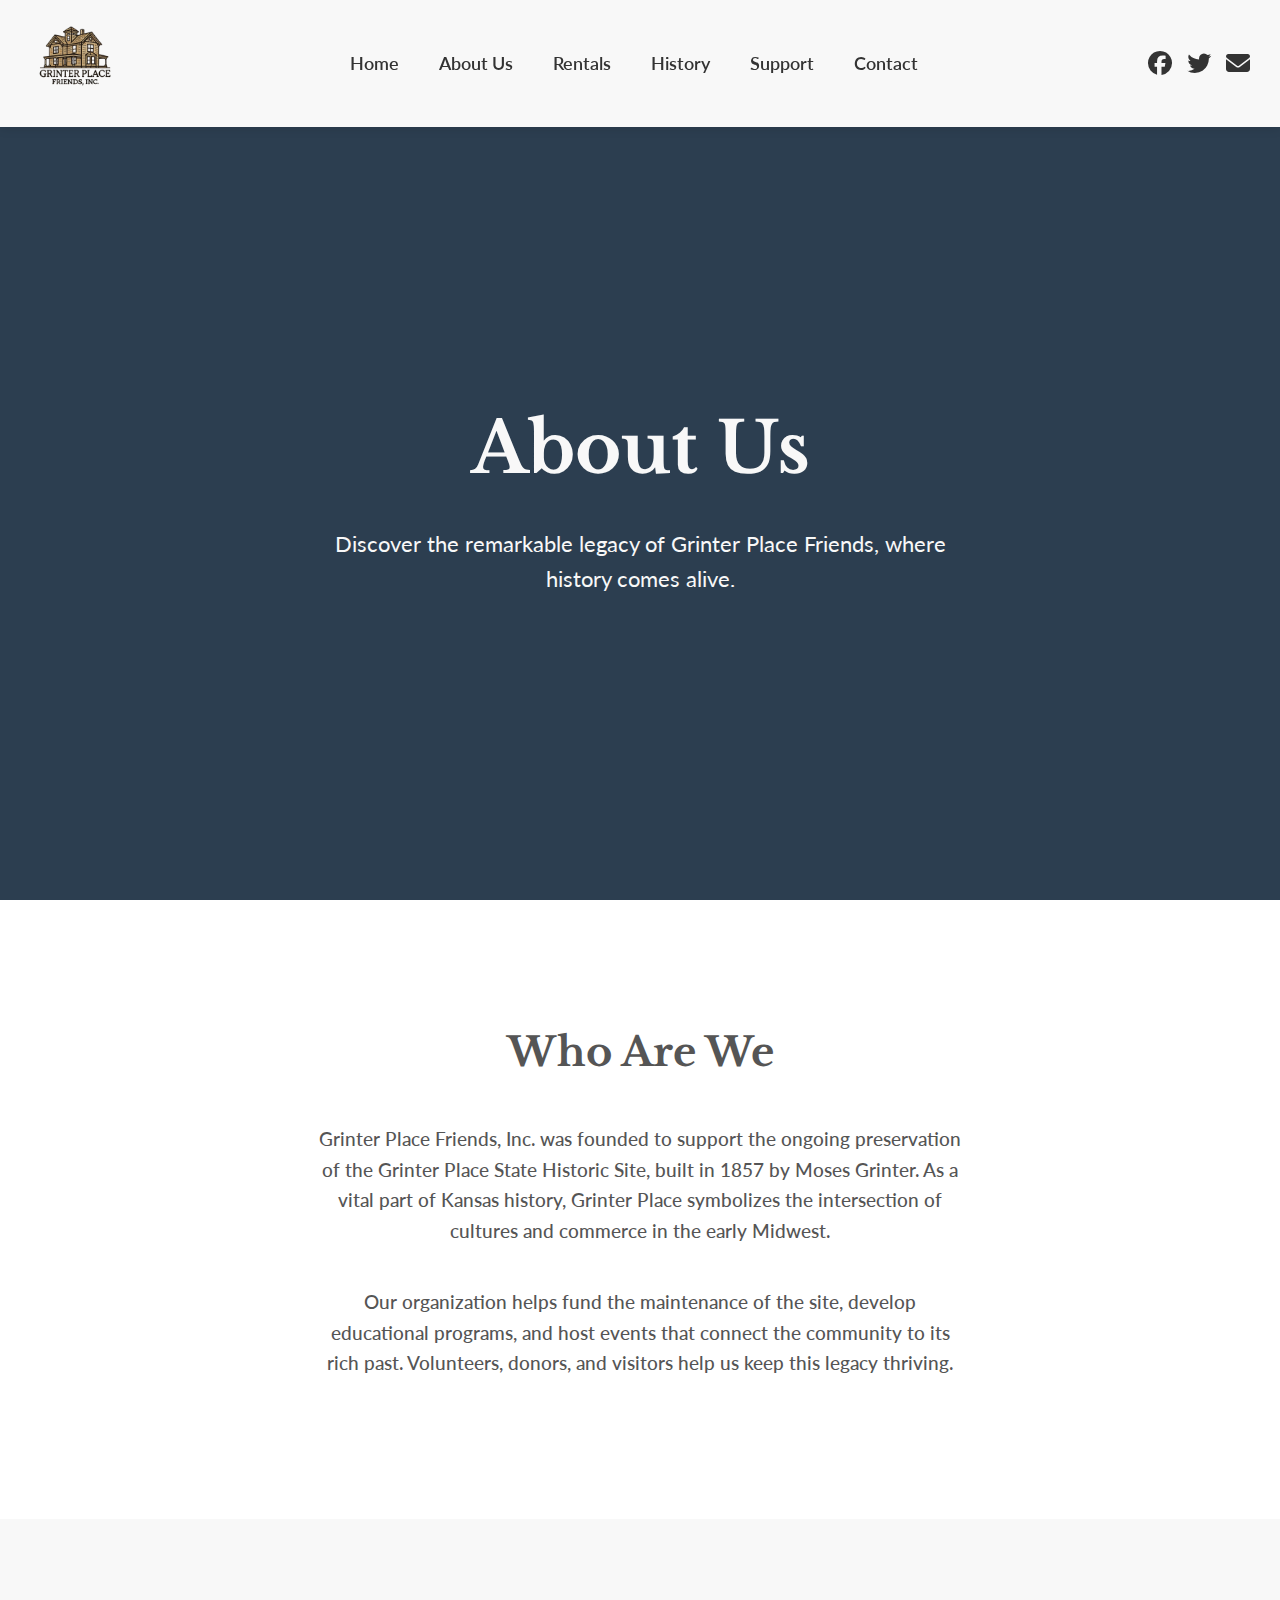
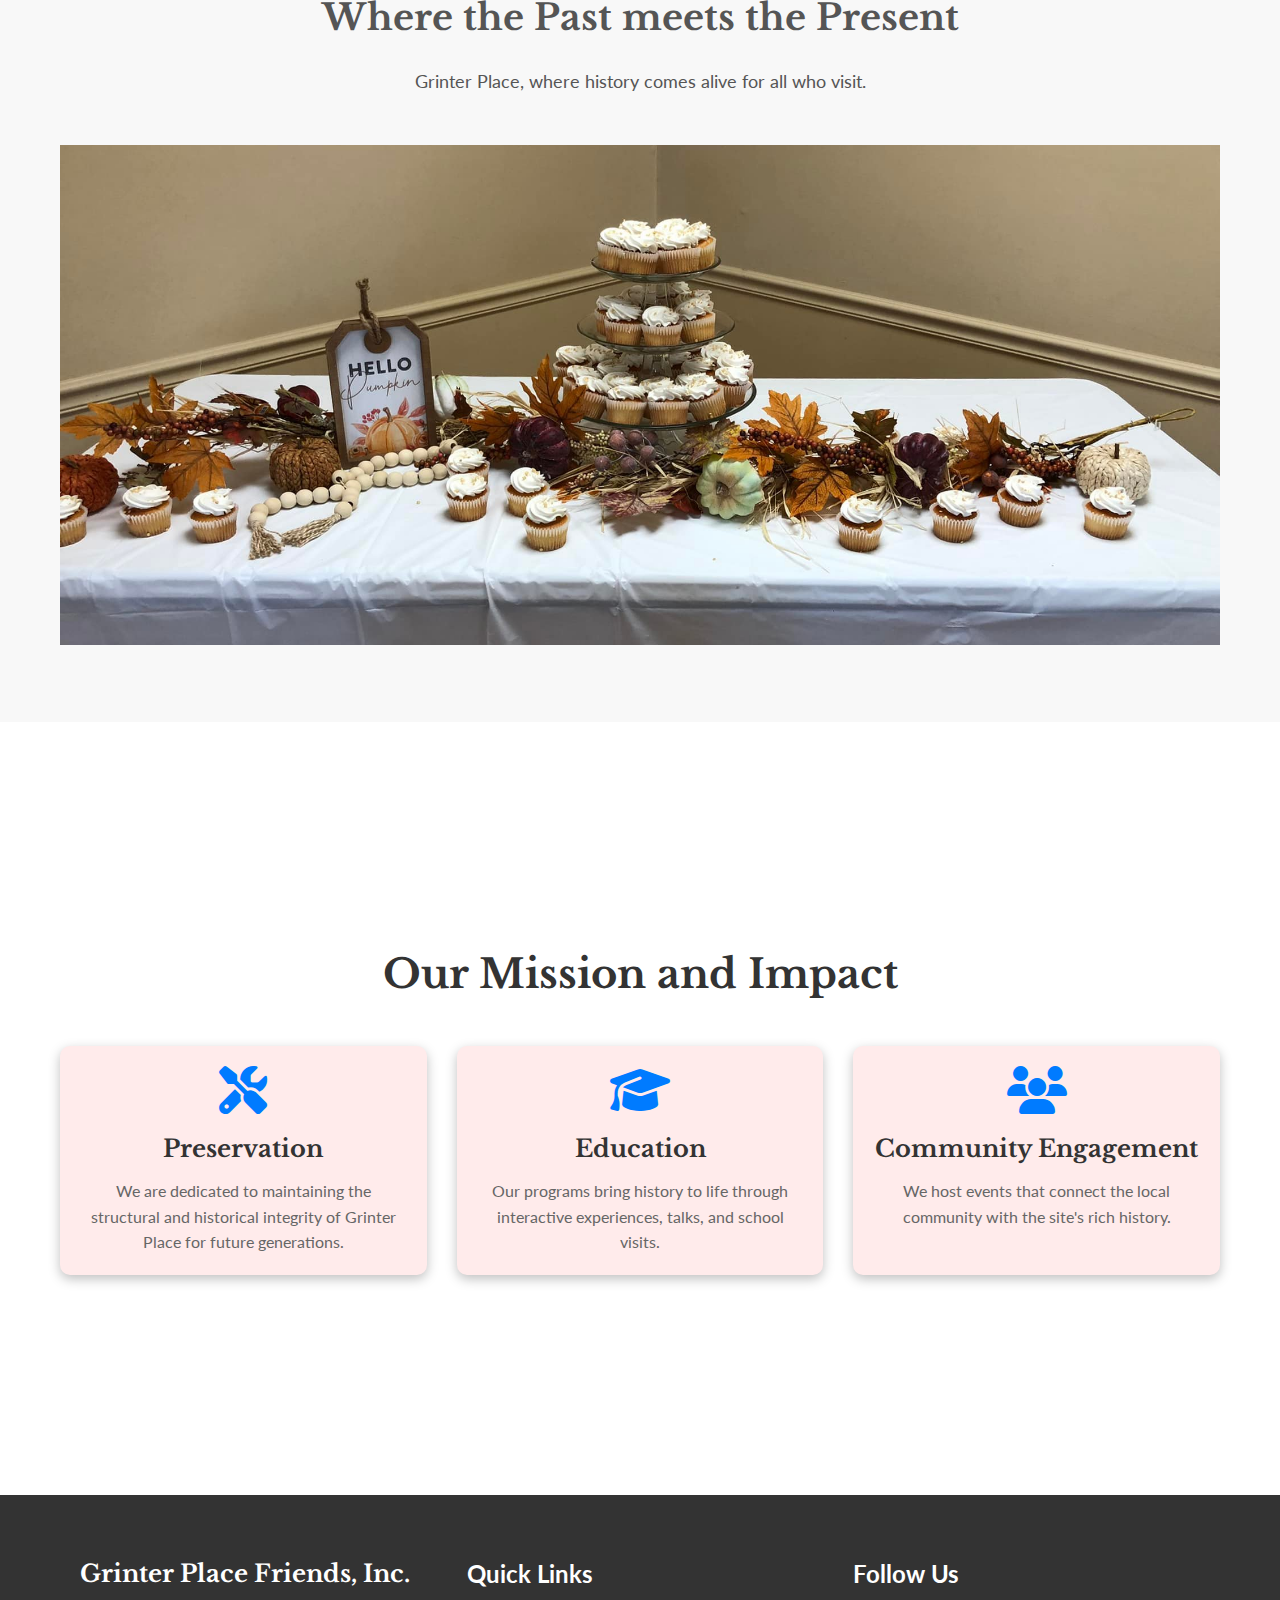
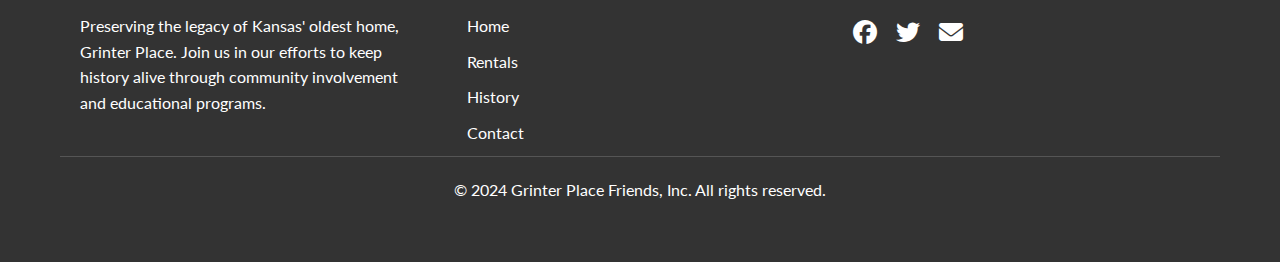
==== aboutus.html @ 050fbd2c "Add files via upload" ====
<!DOCTYPE html>
<html lang="en">
<head>
    <meta charset="UTF-8">
    <meta name="viewport" content="width=device-width, initial-scale=1.0">
    <link rel="stylesheet" href="https://cdnjs.cloudflare.com/ajax/libs/font-awesome/6.6.0/css/all.min.css">
    <link rel="stylesheet" href="aboutus.css">
    <title>Grinter Friends | About Us</title>
</head>
<body>
    
    <header>
        <nav>
            <div class="nav-logo">
                <img src="/logo imgs/Grinter_Place_Friends_New_Logo-removebg-preview.png" alt="Grinter Friends Logo" height="90px" width="90px">
            </div>
            <div class="nav-links">
                <ul>
                    <li><a href="/index.html">Home</a></li>
                    <li><a href="/aboutuspage/aboutus.html">About Us</a></li>
                    <li><a href="/rentalspage/rentals.html">Rentals</a></li>
                    <li><a href="/historypage/history.html">History</a></li>
                    <li><a href="">Support</a></li>
                    <li><a href="/contactpage/contact.html">Contact</a></li>
                </ul>
            </div>
            <div class="nav-socials">
                <i class="fa-brands fa-facebook"></i>
                <i class="fa-brands fa-twitter"></i>
                <i class="fa-solid fa-envelope"></i>
            </div>
        </nav>
    </header>

    <main>

        <section id="headerBG" class="header-section"></section>
            <div class="header-text">
                <div class="header-h1-txt">
                    <h1>About Us</h1>
                </div>
                <div class="header-p-txt">
                    <p>Discover the remarkable legacy of Grinter Place Friends, where history comes alive.</p>
                </div>
            </div>
        </section>

        <div class="about-us-main">
            <div class="container">
                <div class="about-container">
                    <div class="about-text">
                        <h1>Who Are We</h1>
                        <div class="ab-txt">
                            <p class="ab-txt1">Grinter Place Friends, Inc. was founded to support the ongoing preservation of the Grinter Place State Historic Site, built in 1857 by Moses Grinter. As a vital part of Kansas history, Grinter Place symbolizes the intersection of cultures and commerce in the early Midwest.</p>
                            <p class="ab-txt2">Our organization helps fund the maintenance of the site, develop educational programs, and host events that connect the community to its rich past. Volunteers, donors, and visitors help us keep this legacy thriving.</p>
                        </div>
                    </div>
                </div>
            </div>
        </div>

        <div class="middle-section">
            <div class="container">
                <div class="middle-text">
                    <h1>Where the Past meets the Present</h1>
                    <p>Grinter Place, where history comes alive for all who visit.</p>
                </div>
                <div class="middle-picture">
                    <img src="/logo imgs/grinternovbg.jpg" alt="Thanksgiving and October Picture">
                </div>
            </div>
        </div>

        <div class="what-we-do-section">
            <div class="container">
                <h1>Our Mission and Impact</h1>
                <div class="mission-container">
                    <div class="mission-card">
                        <div class="icon-container">
                            <i class="fas fa-tools"></i>
                        </div>
                        <h2>Preservation</h2>
                        <p>We are dedicated to maintaining the structural and historical integrity of Grinter Place for future generations.</p>
                    </div>
                    <div class="mission-card">
                        <div class="icon-container">
                            <i class="fas fa-graduation-cap"></i>
                        </div>
                        <h2>Education</h2>
                        <p>Our programs bring history to life through interactive experiences, talks, and school visits.</p>
                    </div>
                    <div class="mission-card">
                        <div class="icon-container">
                            <i class="fas fa-users"></i>
                        </div>
                        <h2>Community Engagement</h2>
                        <p>We host events that connect the local community with the site's rich history.</p>
                    </div>
                </div>
            </div>
        </div>

        <footer class="footer">
            <div class="container">
                <div class="footer-content">
                    <div class="footer-about">
                        <h3>Grinter Place Friends, Inc.</h3>
                        <p>Preserving the legacy of Kansas' oldest home, Grinter Place. Join us in our efforts to keep history alive through community involvement and educational programs.</p>
                    </div>
        
                    <div class="footer-links">
                        <h4>Quick Links</h4>
                        <ul>
                            <li><a href="/index.html">Home</a></li>
                            <li><a href="/rentalspage/rentals.html">Rentals</a></li>
                            <li><a href="/historypage/history.html">History</a></li>
                            <li><a href="#contact">Contact</a></li>
                        </ul>
                    </div>
        
                    <div class="footer-social">
                        <h4>Follow Us</h4>
                        <div class="social-icons">
                            <a href="#"><i class="fab fa-facebook"></i></a>
                            <a href="#"><i class="fab fa-twitter"></i></a>
                            <a href="#"><i class="fas fa-envelope"></i></a>
                        </div>
                    </div>
                </div>
        
                <div class="footer-bottom">
                    <p>&copy; 2024 Grinter Place Friends, Inc. All rights reserved.</p>
                </div>
            </div>
        </footer>

    </main>

</body>
</html>
---- aboutus.css ----
/* Grinter Friends | Deontae Wills aka Mely */
@import url('https://fonts.googleapis.com/css2?family=Lato:ital,wght@0,100;0,300;0,400;0,700;0,900;1,100;1,300;1,400;1,700;1,900&family=Libre+Baskerville:ital,wght@0,400;0,700;1,400&display=swap');

* {
    margin: 0;
    padding: 0;
    box-sizing: border-box;
}

html, body {
    height: 100%;
    font-family: 'Lato', sans-serif;
    line-height: 1.6;
    color: #555;
    background-color:hsl(0, 0%, 91%);
}

h1, h2, h3 {
    font-family: 'Libre Baskerville', serif;
    margin-bottom: 20px;
}

a {
    text-decoration: none;
    color: inherit;
}

.container {
    max-width: 1200px;
    margin: 0 auto;
    padding: 20px;
}

/* Navigation */

nav {
    position: fixed;
    width: 100%;
    background-color: #f8f8f8;
    padding: 15px 30px;
    display: flex;
    justify-content: space-between;
    align-items: center;
    z-index: 1000;
    box-shadow: 0 2px 10px rgba(0, 0, 0, 0.1);
}

.nav-logo img {
    height: 90px;
    width: 90px;
}

.nav-links ul {
    list-style: none;
    display: flex;
    gap: 40px;
}

.nav-links ul li {
    font-weight: 600;
}

.nav-links li {
    font-size: large;
}

.nav-links a {
    color: #333;
    text-decoration: none;
    transition: color 0.3s ease;
}

.nav-links a:hover {
    color: #007bff;
}

.nav-socials {
    display: flex;
    gap: 15px;
}

.nav-socials i {
    color: #333;
    font-size: 1.5rem;
    transition: color 0.3s ease;
}

.nav-socials i:hover {
    color: #007bff;
}

/* Main Background */

.header-section {
    position: relative;
    background-color: #2c3e50;
    height: 100vh;
    z-index: 1;
}

.header-text {
    position: absolute;
    top: 55%;
    left: 50%;
    transform: translate(-50%, -50%);
    color: #f8f8f8;
    text-align: center;
    z-index: 2;
}

.header-h1-txt {
    font-size: 2.2rem;
}

.header-h1-txt h1 {
    color: #f8f8f8;
}

.header-p-txt {
    font-size: 1.4rem;
}

/* About Section */

.about-us-main {
    background-color: #fff;
    padding: 100px 0;
}

.about-container {
    display: flex;
    justify-content: center;
    align-items: center;
}

.about-text {
    width: 70%;
    text-align: center;
}

.about-text h1 {
    font-size: 2.5rem;
}

.about-text p {
    font-size: 1.2rem;
    font-weight: 500;
}

.ab-txt {
    text-align: center;
}

.ab-txt1, .ab-txt2 {
    padding: 20px 80px;
}

/* Middle Section / CTA ;) */

.middle-section {
    background-color: #f8f8f8;
    padding: 50px 0;
}

.middle-text {
    text-align: center;
    font-size: large;
    margin-bottom: 50px;
}

.middle-picture img {
    max-width: 100%;
    width: 100%;
    height: 500px;
    object-fit: cover;
}

/* What we Do Section */

/* Section Styles */
.what-we-do-section {
    background-color: #fff;
    padding: 200px 0;
}
.what-we-do-section h1 {
    text-align: center;
    font-size: 2.5rem;
    margin-bottom: 40px;
    color: #333;
}

/* Mission Card Styles */
.mission-container {
    display: flex;
    justify-content: space-between;
    gap: 30px;
}
.mission-card {
    background-color: #ffebeb;
    width: 50%;
    padding: 20px;
    text-align: center;
    border-radius: 10px;
    box-shadow: 0px 4px 12px rgba(0, 0, 0, 0.25);
    transition: transform 0.3s;
}


/* Icon Styles */
.icon-container {
    margin-bottom: 15px;
}
.icon-container i {
    font-size: 3rem;
    color: #007bff;
}

/* Text Styling */
.mission-card h2 {
    font-size: 1.5rem;
    color: #333;
    margin-bottom: 10px;
}
.mission-card p {
    font-size: 1rem;
    color: #666;
    line-height: 1.6;
}

/* Footer */

.footer {
    background-color: #333;
    color: white;
    padding: 40px 0;
    text-align: left;
}

.footer-content {
    display: flex;
    justify-content: space-between;
    flex-wrap: wrap;
}

.footer-about,
.footer-links,
.footer-social {
    flex: 1;
    margin: 0 20px;
}

.footer-about h3,
.footer-links h4,
.footer-social h4 {
    font-size: 1.5rem;
    margin-bottom: 20px;
}

.footer-links ul {
    list-style: none;
    padding: 0;
}

.footer-links ul li {
    margin-bottom: 10px;
}

.footer-links ul li a {
    color: white;
    text-decoration: none;
    transition: color 0.3s ease;
}

.footer-links ul li a:hover {
    color: #007bff;
}

.footer-social .social-icons a {
    margin-right: 15px;
    font-size: 1.5rem;
    color: white;
    transition: color 0.3s ease;
}

.footer-social .social-icons a:hover {
    color: #007bff;
}

.footer-bottom {
    text-align: center;
    padding-top: 20px;
    border-top: 1px solid #555;
}

.footer-bottom p {
    margin: 0;
    font-size: 1rem;
}
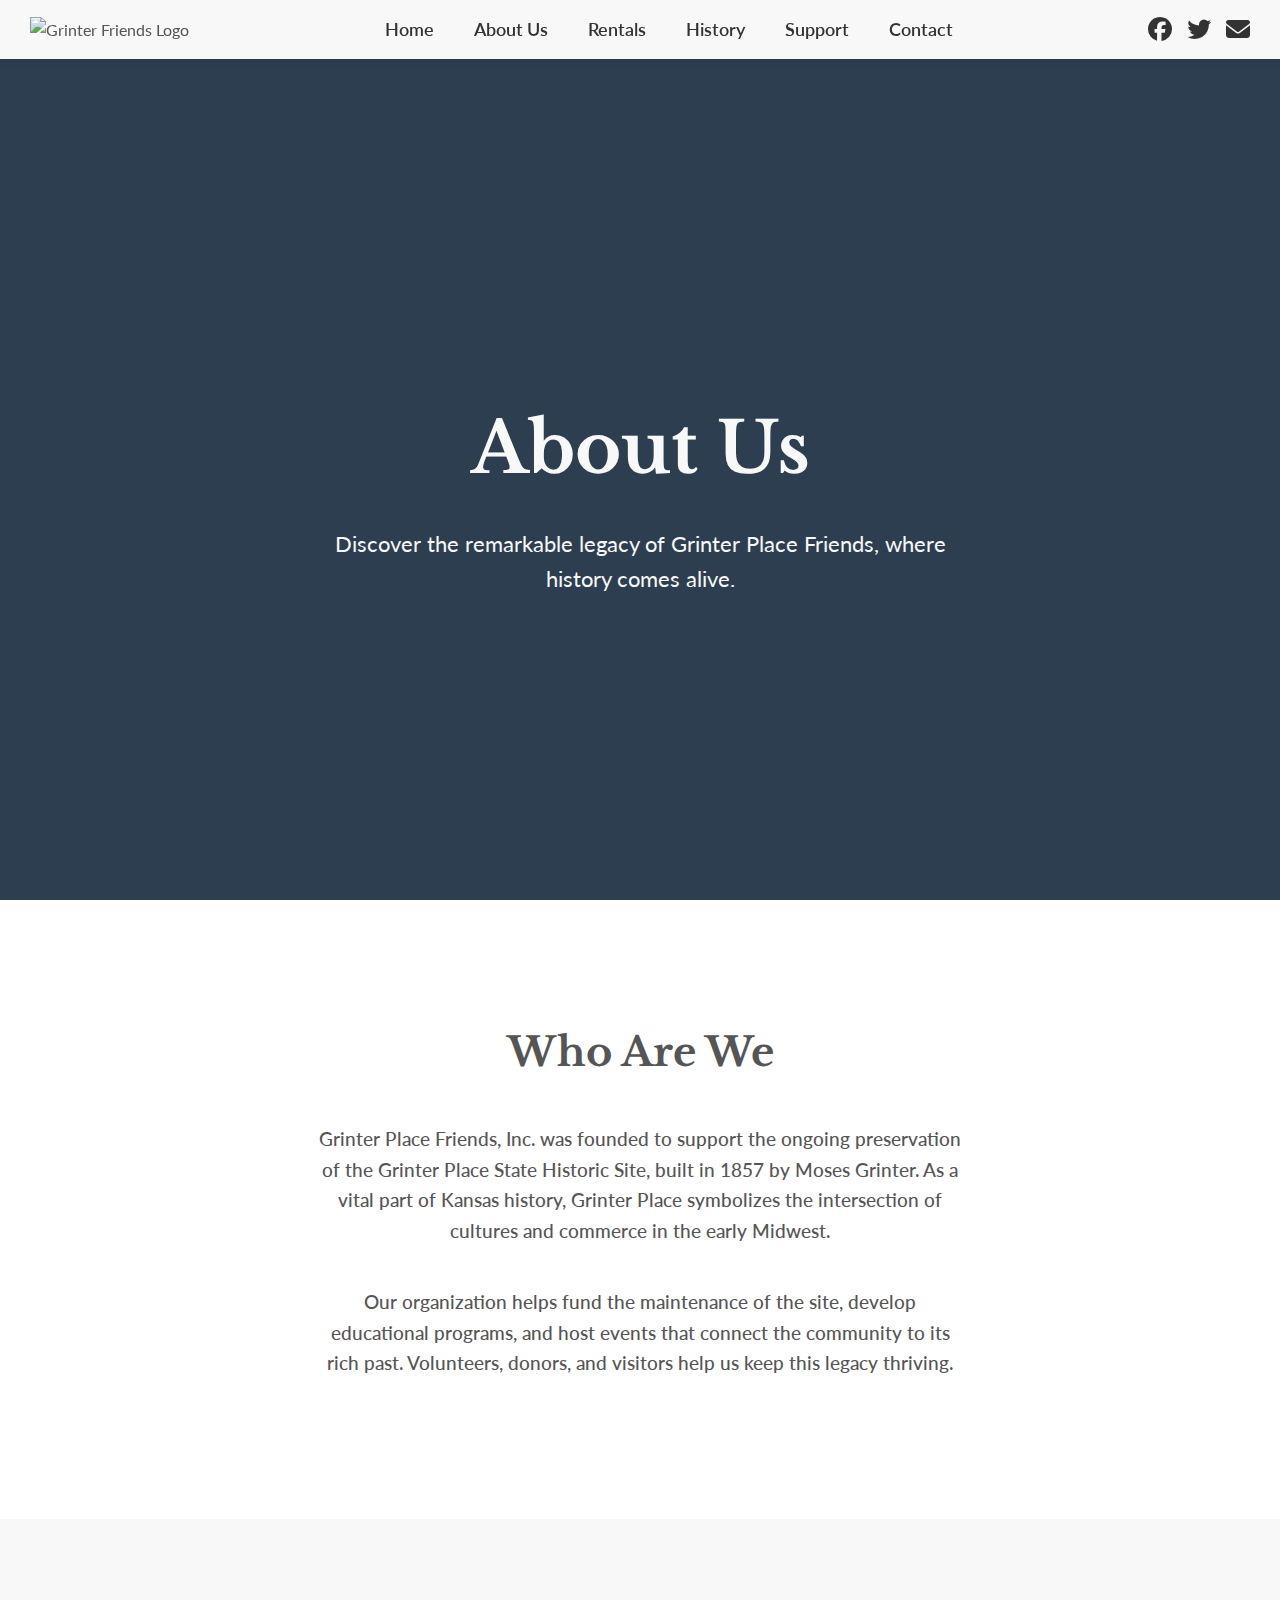
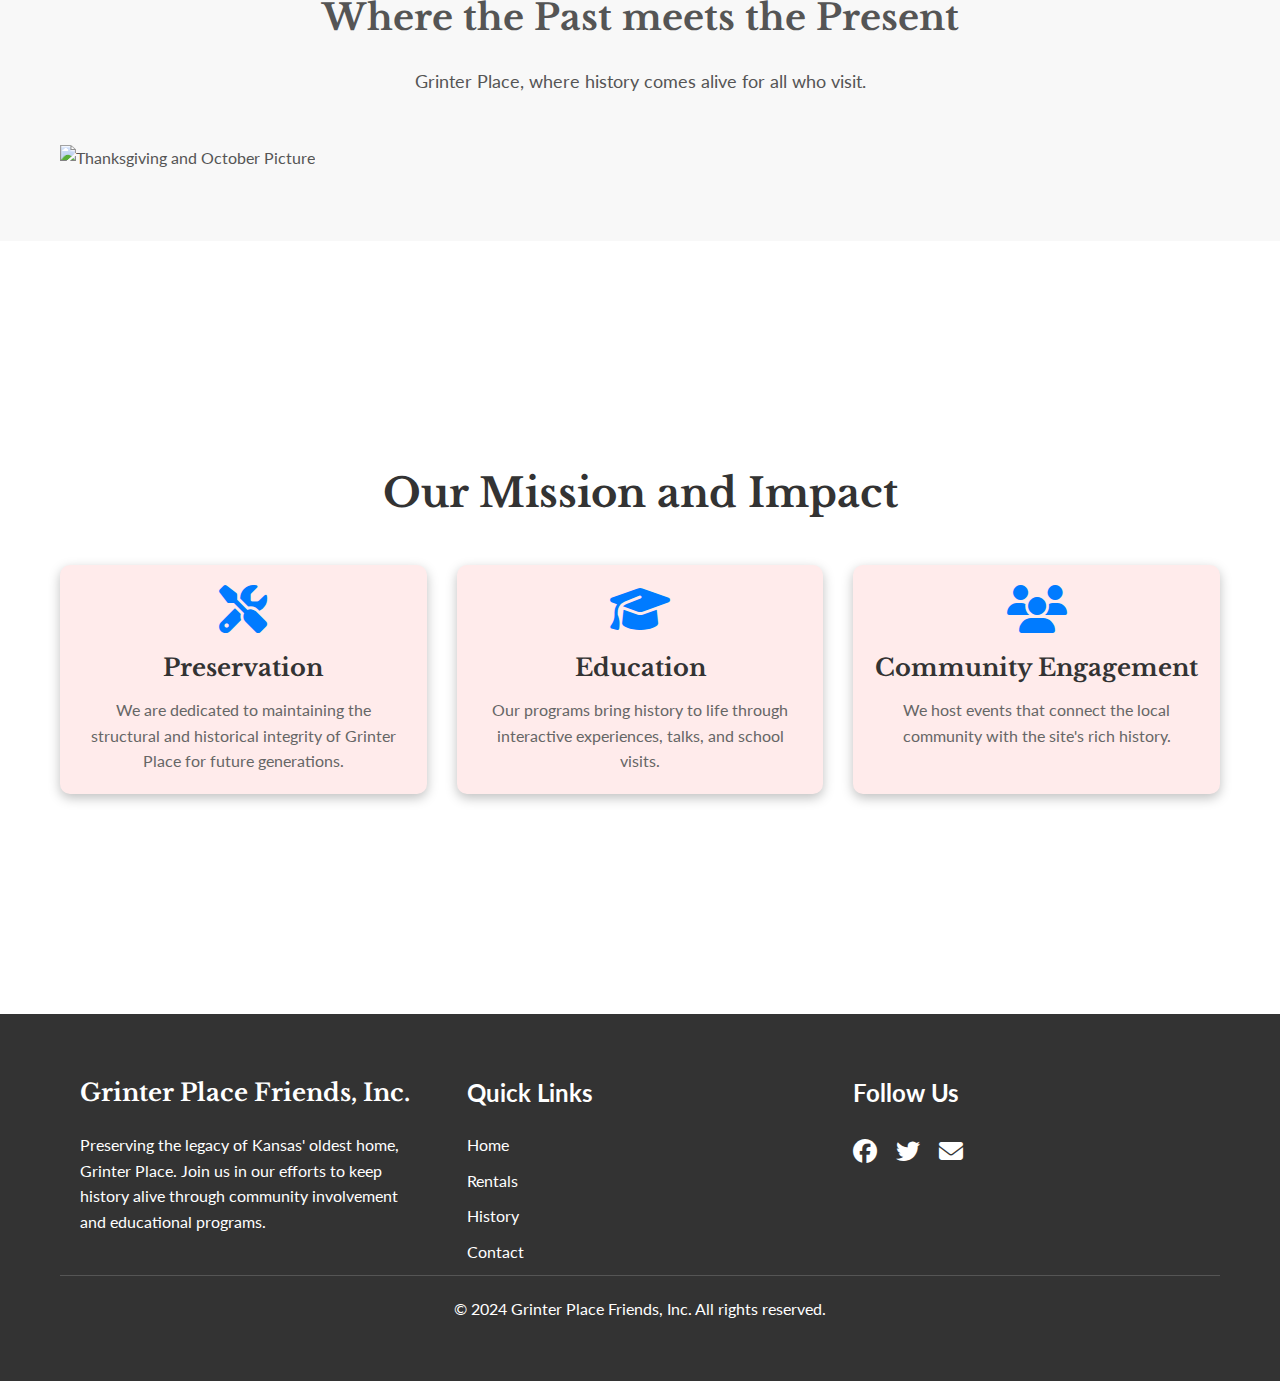
==== commit 0b45aa9b: "Update aboutus.html" ====
--- a/aboutus.html
+++ b/aboutus.html
@@ -12,16 +12,16 @@
     <header>
         <nav>
             <div class="nav-logo">
-                <img src="/logo imgs/Grinter_Place_Friends_New_Logo-removebg-preview.png" alt="Grinter Friends Logo" height="90px" width="90px">
+                <img src="/Grinter-House/logo imgs/Grinter_Place_Friends_New_Logo-removebg-preview.png" alt="Grinter Friends Logo" height="90px" width="90px">
             </div>
             <div class="nav-links">
                 <ul>
-                    <li><a href="/index.html">Home</a></li>
-                    <li><a href="/aboutuspage/aboutus.html">About Us</a></li>
-                    <li><a href="/rentalspage/rentals.html">Rentals</a></li>
-                    <li><a href="/historypage/history.html">History</a></li>
-                    <li><a href="">Support</a></li>
-                    <li><a href="/contactpage/contact.html">Contact</a></li>
+                    <li><a href="/Grinter-House/index.html">Home</a></li>
+                    <li><a href="/Grinter-House/aboutus.html">About Us</a></li>
+                    <li><a href="/Grinter-House/rentals.html">Rentals</a></li>
+                    <li><a href="/Grinter-House/history.html">History</a></li>
+                    <li><a href="/Grinter-House/support.html">Support</a></li>
+                    <li><a href="/Grinter-House/contact.html">Contact</a></li>
                 </ul>
             </div>
             <div class="nav-socials">
@@ -66,7 +66,7 @@
                     <p>Grinter Place, where history comes alive for all who visit.</p>
                 </div>
                 <div class="middle-picture">
-                    <img src="/logo imgs/grinternovbg.jpg" alt="Thanksgiving and October Picture">
+                    <img src="/Grinter-House/logo imgs/grinternovbg.jpg" alt="Thanksgiving and October Picture">
                 </div>
             </div>
         </div>
@@ -137,4 +137,4 @@
     </main>
 
 </body>
-</html>+</html>
